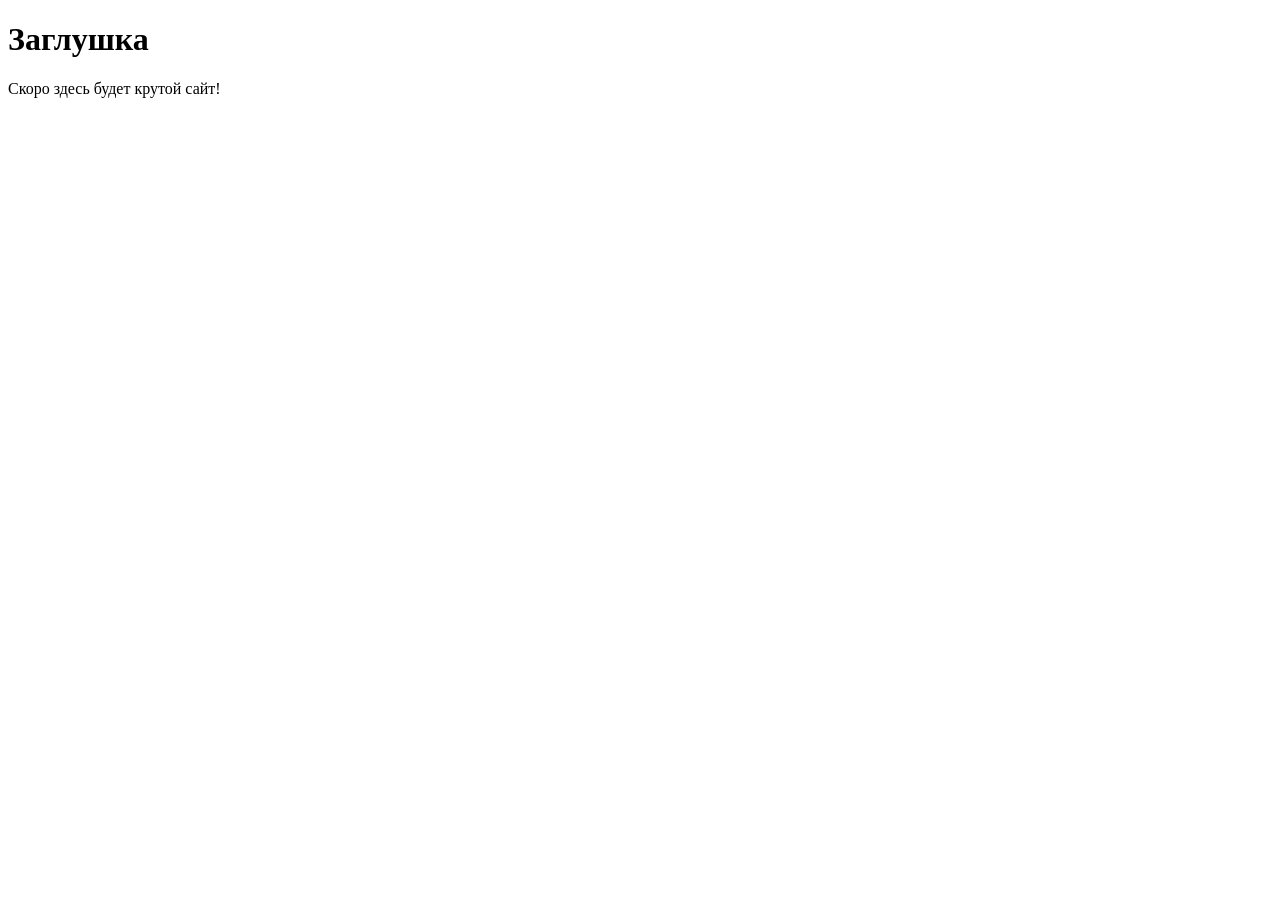
==== src/index.html @ 160a6292 "feat: add basic index.html with favicon and viewport meta tag" ====
<!DOCTYPE html>
<html lang="ru">
<head>
    <meta charset="UTF-8">
    <meta name="viewport" content="width=device-width, initial-scale=1.0">
    <title>Мой первый проект</title>
    <link rel="icon" href="../assets/favicon.ico" type="image/x-icon">
</head>
<body>
    <h1>Заглушка</h1>
    <p>Скоро здесь будет крутой сайт!</p>
</body>
</html>
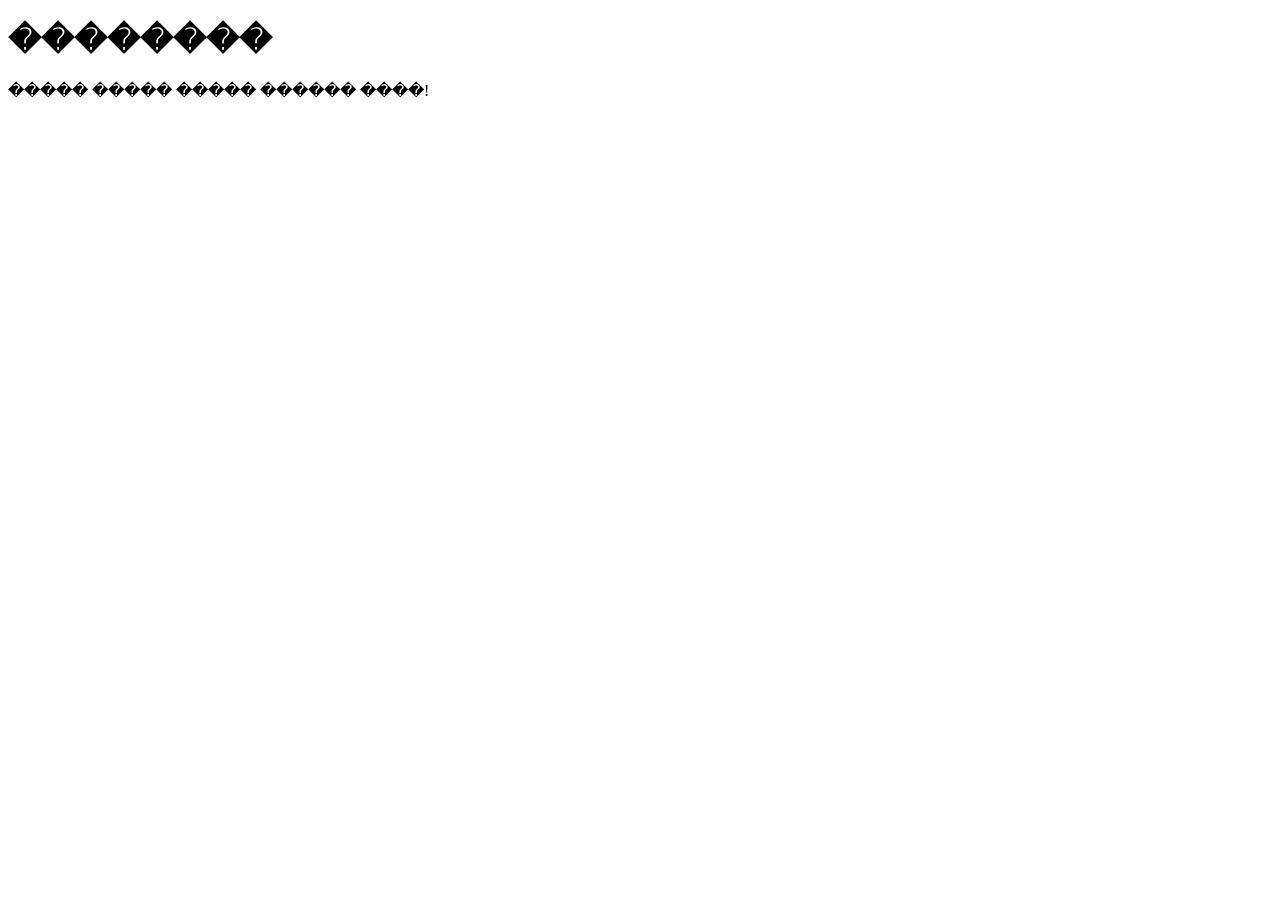
==== commit 201c4188: "new lico link" ====
--- a/src/index.html
+++ b/src/index.html
@@ -3,11 +3,11 @@
 <head>
     <meta charset="UTF-8">
     <meta name="viewport" content="width=device-width, initial-scale=1.0">
-    <title>Мой первый проект</title>
+    <title>��� ������ ������</title>
     <link rel="icon" href="../assets/favicon.ico" type="image/x-icon">
 </head>
 <body>
-    <h1>Заглушка</h1>
-    <p>Скоро здесь будет крутой сайт!</p>
+    <h1>��������</h1>
+    <p>����� ����� ����� ������ ����!</p>
 </body>
 </html>
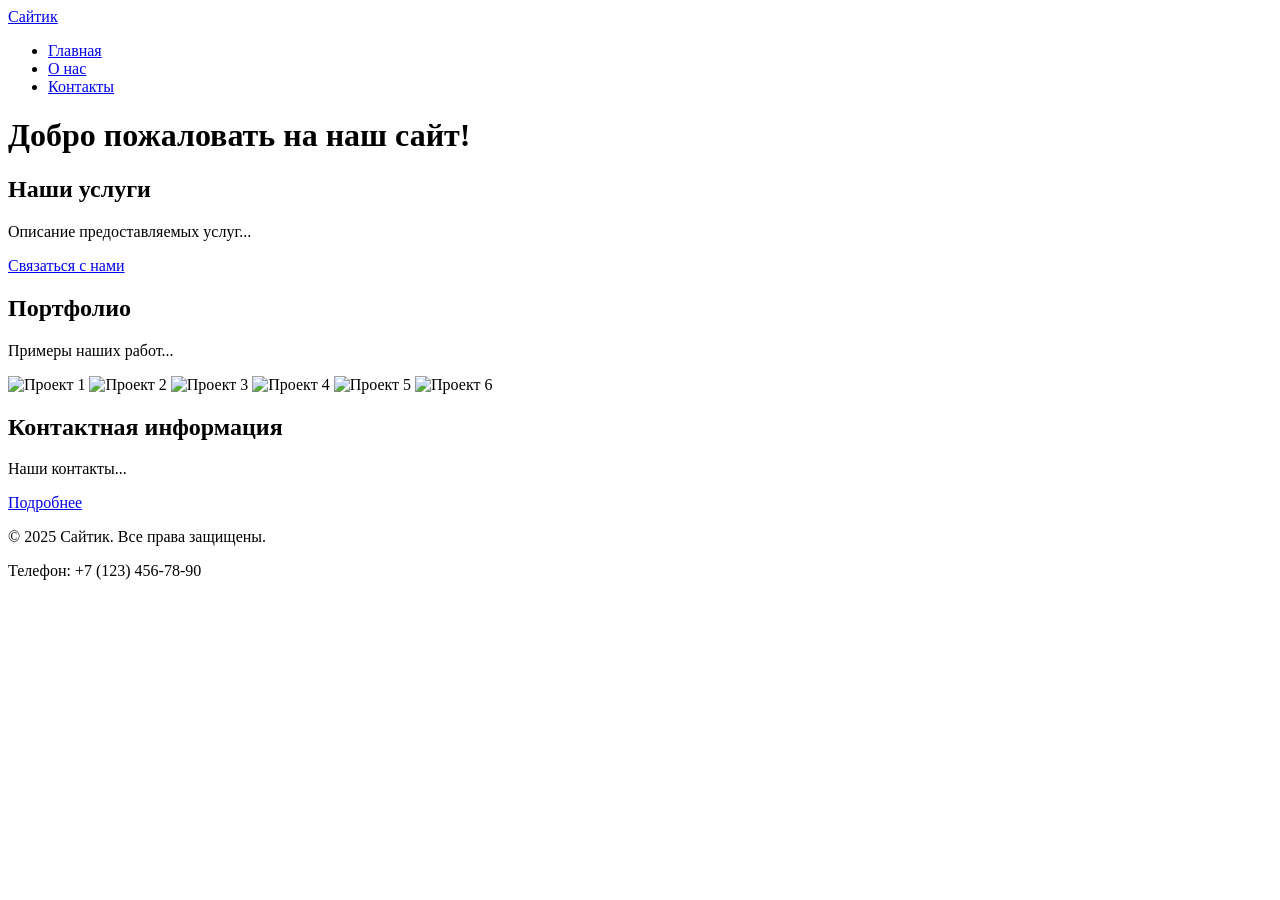
==== commit e4a11022: "Initial commit" ====
--- a/src/index.html
+++ b/src/index.html
@@ -3,11 +3,60 @@
 <head>
     <meta charset="UTF-8">
     <meta name="viewport" content="width=device-width, initial-scale=1.0">
-    <title>��� ������ ������</title>
-    <link rel="icon" href="../assets/favicon.ico" type="image/x-icon">
+    <title>Сайтик</title>
+    <meta name="description" content="Сайт для практик">
+    <link rel="icon" href="assets/favicon.ico" type="image/x-icon">
 </head>
 <body>
-    <h1>��������</h1>
-    <p>����� ����� ����� ������ ����!</p>
+    <!-- Шапка сайта -->
+    <header>
+        <a href="/">Сайтик</a> 
+        <!-- Главное меню навигации -->
+        <nav>
+            <ul>
+                <li><a href="index.html">Главная</a></li>
+                <li><a href="about.html">О нас</a></li>
+                <li><a href="contacts.html">Контакты</a></li>
+            </ul>
+        </nav>
+    </header>
+
+    <!-- Уникальное основное содержимое страницы -->
+    <main>
+        <h1>Добро пожаловать на наш сайт!</h1>
+
+        <!-- Секция 1 с якорем -->
+        <section id="services">
+            <h2>Наши услуги</h2>
+            <p>Описание предоставляемых услуг...</p>
+            <a href="#contacts">Связаться с нами</a> <!-- Якорная ссылка внутри страницы -->
+        </section>
+
+        <!-- Секция 2 с якорем -->
+        <section id="Portfolio">
+            <h2>Портфолио</h2>
+            <p>Примеры наших работ...</p>
+            <div class="portfolio-grid">
+            <img src="assets/portfolio/project1.jpg" alt="Проект 1" width="300" height="200">
+            <img src="assets/portfolio/project2.jpg" alt="Проект 2" width="300" height="200">
+            <img src="assets/portfolio/project3.jpg" alt="Проект 3" width="300" height="200">
+            <img src="assets/portfolio/project4.jpg" alt="Проект 4" width="300" height="200">
+            <img src="assets/portfolio/project5.jpg" alt="Проект 5" width="300" height="200">
+            <img src="assets/portfolio/project6.jpg" alt="Проект 6" width="300" height="200">
+        </section>
+
+        <!-- Секция 3 с якорем -->
+        <section id="contacts">
+            <h2>Контактная информация</h2>
+            <p>Наши контакты...</p>
+            <a href="contacts.html">Подробнее</a> <!-- Ссылка на отдельную страницу -->
+        </section>
+    </main>
+
+    <!-- Подвал сайта -->
+    <footer>
+        <p>&copy; 2025 Сайтик. Все права защищены.</p>
+        <p>Телефон: +7 (123) 456-78-90</p>
+    </footer>
 </body>
-</html>
+</html>
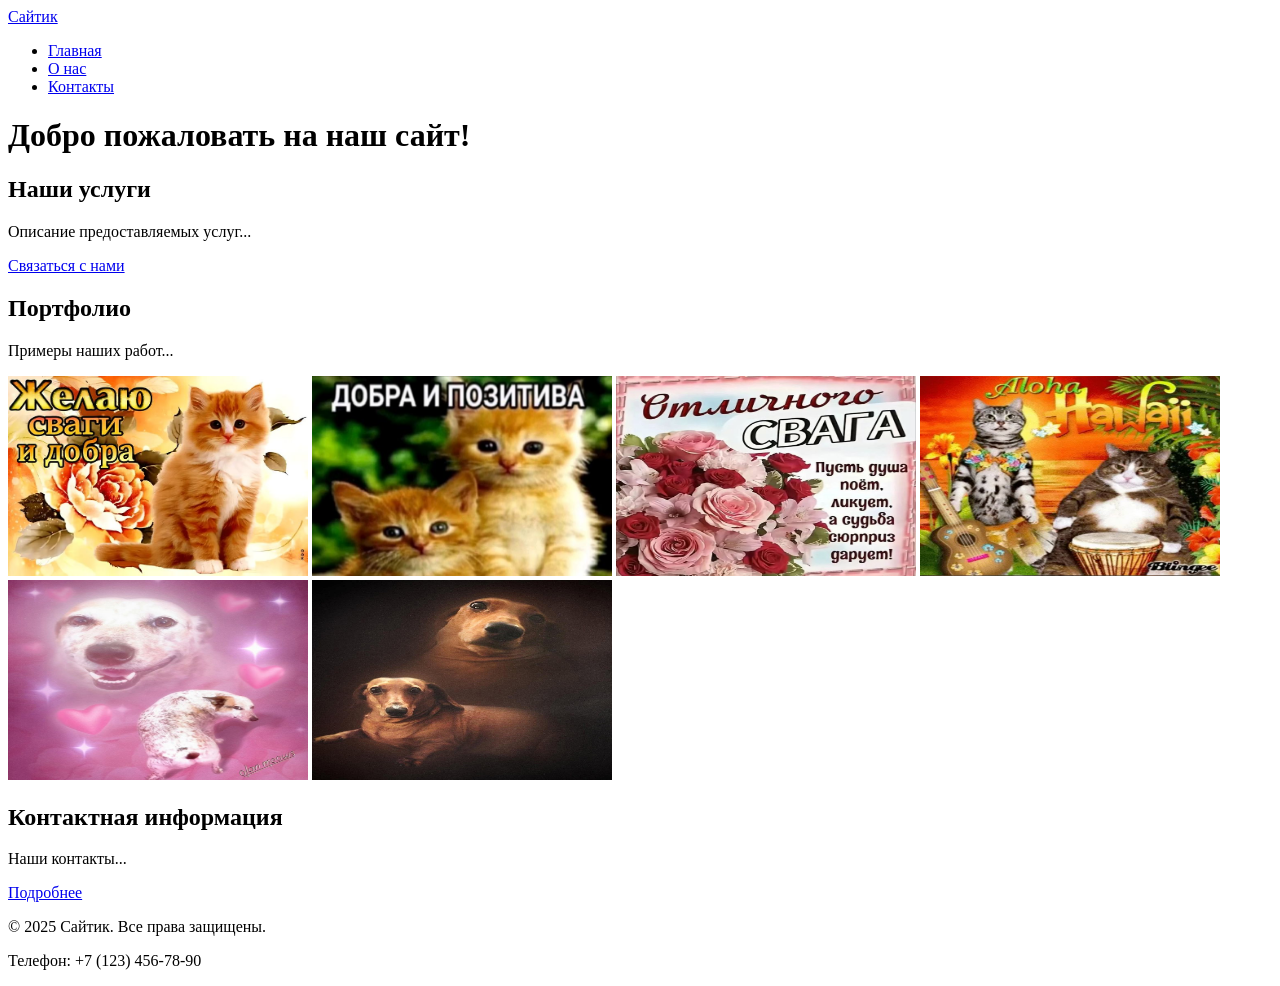
==== commit d390fba0: "finish upd" ====
--- a/src/index.html
+++ b/src/index.html
@@ -5,7 +5,7 @@
     <meta name="viewport" content="width=device-width, initial-scale=1.0">
     <title>Сайтик</title>
     <meta name="description" content="Сайт для практик">
-    <link rel="icon" href="assets/favicon.ico" type="image/x-icon">
+    <link rel="icon" href="../assets/favicon.ico" type="image/x-icon">
 </head>
 <body>
     <!-- Шапка сайта -->
@@ -37,12 +37,12 @@
             <h2>Портфолио</h2>
             <p>Примеры наших работ...</p>
             <div class="portfolio-grid">
-            <img src="assets/portfolio/project1.jpg" alt="Проект 1" width="300" height="200">
-            <img src="assets/portfolio/project2.jpg" alt="Проект 2" width="300" height="200">
-            <img src="assets/portfolio/project3.jpg" alt="Проект 3" width="300" height="200">
-            <img src="assets/portfolio/project4.jpg" alt="Проект 4" width="300" height="200">
-            <img src="assets/portfolio/project5.jpg" alt="Проект 5" width="300" height="200">
-            <img src="assets/portfolio/project6.jpg" alt="Проект 6" width="300" height="200">
+            <img src="../assets/portfolio/project1.jpg" alt="Проект 1" width="300" height="200">
+            <img src="../assets/portfolio/project2.jpg" alt="Проект 2" width="300" height="200">
+            <img src="../assets/portfolio/project3.jpg" alt="Проект 3" width="300" height="200">
+            <img src="../assets/portfolio/project4.jpg" alt="Проект 4" width="300" height="200">
+            <img src="../assets/portfolio/project5.jpg" alt="Проект 5" width="300" height="200">
+            <img src="../assets/portfolio/project6.jpg" alt="Проект 6" width="300" height="200">
         </section>
 
         <!-- Секция 3 с якорем -->
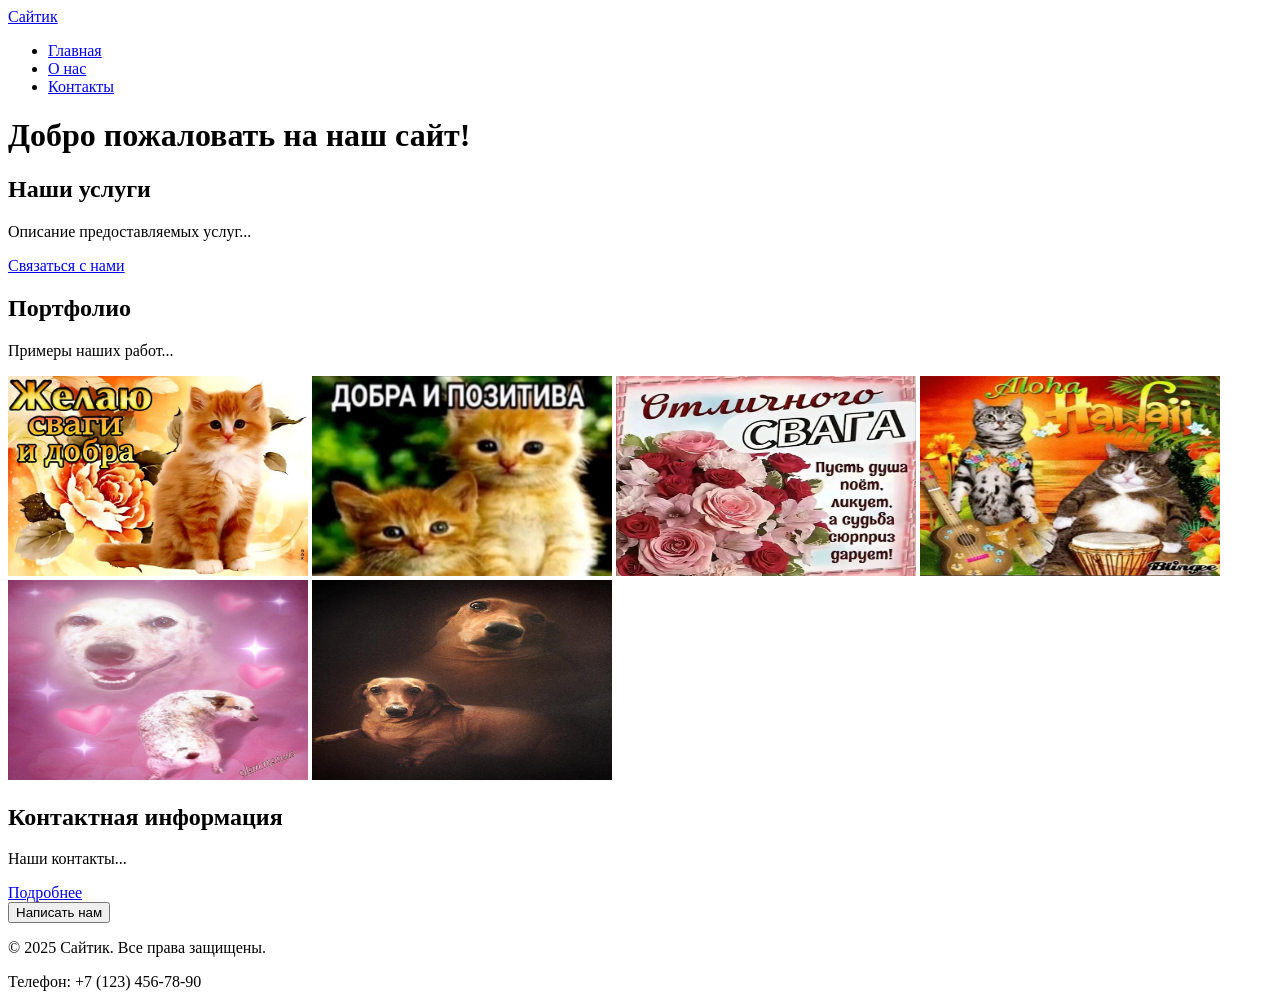
==== commit 2fd86d70: "Design and stucture changes" ====
--- a/src/index.html
+++ b/src/index.html
@@ -1,16 +1,20 @@
 <!DOCTYPE html>
 <html lang="ru">
+
 <head>
     <meta charset="UTF-8">
     <meta name="viewport" content="width=device-width, initial-scale=1.0">
     <title>Сайтик</title>
     <meta name="description" content="Сайт для практик">
     <link rel="icon" href="../assets/favicon.ico" type="image/x-icon">
+    <link rel="stylesheet" href="styles.css">
+    <script src="main.js" defer></script>
 </head>
+
 <body>
     <!-- Шапка сайта -->
     <header>
-        <a href="/">Сайтик</a> 
+        <a href="/">Сайтик</a>
         <!-- Главное меню навигации -->
         <nav>
             <ul>
@@ -37,12 +41,13 @@
             <h2>Портфолио</h2>
             <p>Примеры наших работ...</p>
             <div class="portfolio-grid">
-            <img src="../assets/portfolio/project1.jpg" alt="Проект 1" width="300" height="200">
-            <img src="../assets/portfolio/project2.jpg" alt="Проект 2" width="300" height="200">
-            <img src="../assets/portfolio/project3.jpg" alt="Проект 3" width="300" height="200">
-            <img src="../assets/portfolio/project4.jpg" alt="Проект 4" width="300" height="200">
-            <img src="../assets/portfolio/project5.jpg" alt="Проект 5" width="300" height="200">
-            <img src="../assets/portfolio/project6.jpg" alt="Проект 6" width="300" height="200">
+                <img src="../assets/portfolio/project1.jpg" alt="Проект 1" width="300" height="200">
+                <img src="../assets/portfolio/project2.jpg" alt="Проект 2" width="300" height="200">
+                <img src="../assets/portfolio/project3.jpg" alt="Проект 3" width="300" height="200">
+                <img src="../assets/portfolio/project4.jpg" alt="Проект 4" width="300" height="200">
+                <img src="../assets/portfolio/project5.jpg" alt="Проект 5" width="300" height="200">
+                <img src="../assets/portfolio/project6.jpg" alt="Проект 6" width="300" height="200">
+            </div>
         </section>
 
         <!-- Секция 3 с якорем -->
@@ -52,11 +57,41 @@
             <a href="contacts.html">Подробнее</a> <!-- Ссылка на отдельную страницу -->
         </section>
     </main>
-
+    <!-- Кнопка открытия модалки -->
+    <button id="openDialog" type="button">Написать нам</button>
+    <!-- Модалка с формой -->
+    <dialog id="contactDialog" aria-labelledby="dialogTitle">
+        <h2 id="dialogTitle">Обратная связь</h2>
+        <form id="contactForm" method="dialog" novalidate>
+            <label for="name">Имя</label>
+            <input id="name" name="name" type="text" required minlength="2" autocomplete="given-name">
+            <label for="email">E-mail</label>
+            <input id="email" name="email" type="email" required autocomplete="email">
+            <label for="phone">Телефон</label>
+            <input id="phone" name="phone" type="tel" inputmode="tel" autocomplete="tel" aria-describedby="phoneHelp"
+                placeholder="+7 (___) ___-__-__" required pattern="^\+7 \(\d{3}\) \d{3}-\d{2}-\d{2}$">
+            <small id="phoneHelp">Формат: +7 (900) 000-00-00</small>
+            <label for="date">Дата</label>
+            <input id="date" name="date" type="date">
+            <label for="topic">Тема</label>
+            <select id="topic" name="topic" required>
+                <option value="">Выберите тему</option>
+                <option>Вопрос</option>
+                <option>Заказ</option>
+            </select>
+            <label for="message">Сообщение</label>
+            <textarea id="message" name="message" rows="4" required></textarea>
+            <div class="form-actions">
+                <button type="button" id="closeDialog">Закрыть</button>
+                <button type="submit">Отправить</button>
+            </div>
+        </form>
+    </dialog>
     <!-- Подвал сайта -->
     <footer>
         <p>&copy; 2025 Сайтик. Все права защищены.</p>
         <p>Телефон: +7 (123) 456-78-90</p>
     </footer>
 </body>
+
 </html>
--- a/src/styles.css
+++ b/src/styles.css
@@ -0,0 +1,15 @@
+dialog {
+    padding: 1.25rem;
+    border: none;
+    border-radius: 12px;
+}
+
+dialog::backdrop {
+    background: rgba(0, 0, 0, .5);
+}
+
+.form-actions {
+    display: flex;
+    gap: .5rem;
+    margin-top: 1rem;
+}
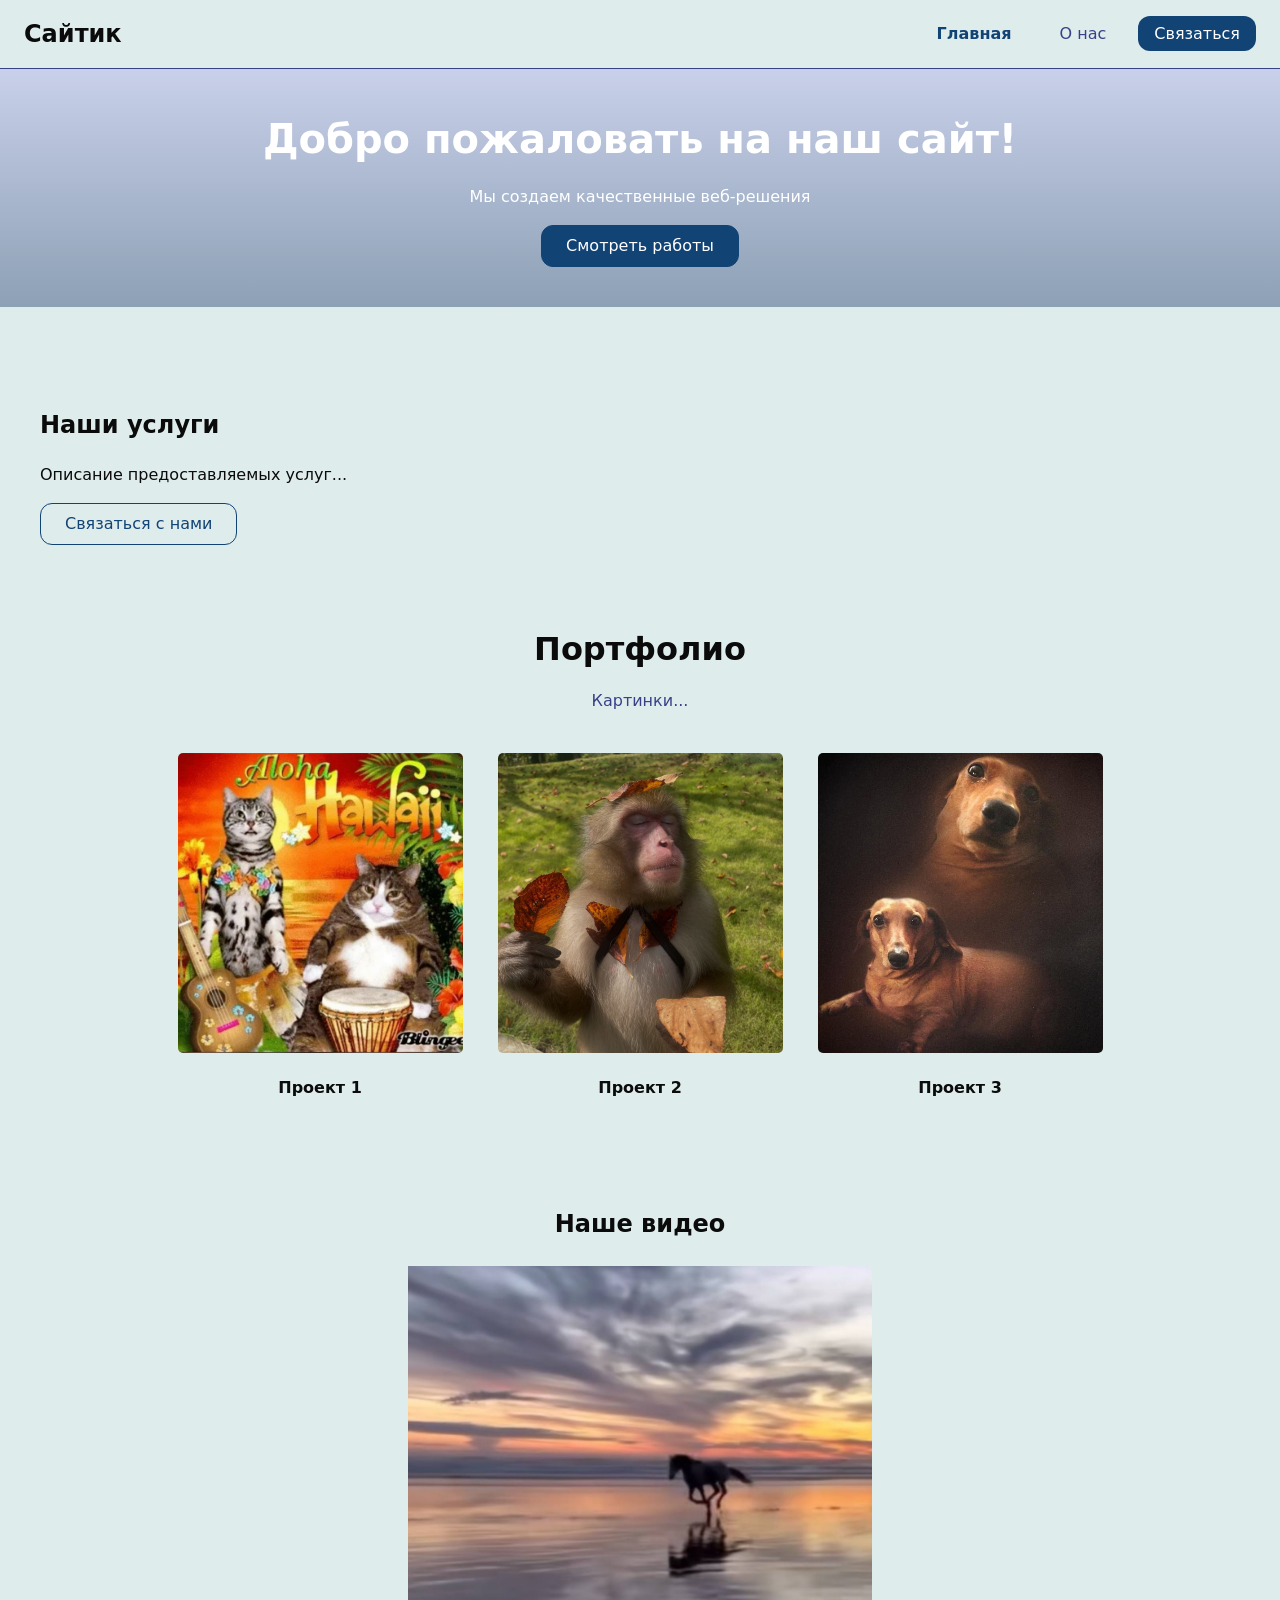
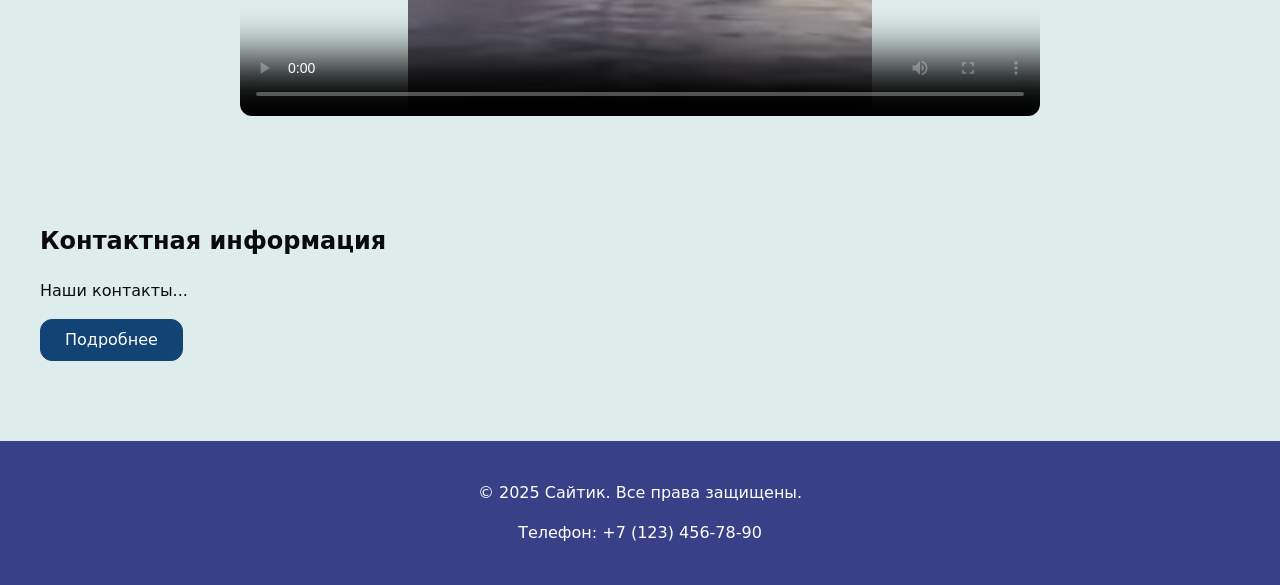
==== commit 31b8baba: "Design change" ====
--- a/src/index.html
+++ b/src/index.html
@@ -4,94 +4,105 @@
 <head>
     <meta charset="UTF-8">
     <meta name="viewport" content="width=device-width, initial-scale=1.0">
-    <title>Сайтик</title>
-    <meta name="description" content="Сайт для практик">
+    <title>Главная - Сайтик</title>
+    <meta name="description" content="Сайт для практик по фронтенд разработке">
     <link rel="icon" href="../assets/favicon.ico" type="image/x-icon">
     <link rel="stylesheet" href="styles.css">
-    <script src="main.js" defer></script>
 </head>
 
 <body>
-    <!-- Шапка сайта -->
-    <header>
-        <a href="/">Сайтик</a>
-        <!-- Главное меню навигации -->
-        <nav>
-            <ul>
-                <li><a href="index.html">Главная</a></li>
-                <li><a href="about.html">О нас</a></li>
-                <li><a href="contacts.html">Контакты</a></li>
+    <header class="site-header">
+        <a class="site-header__brand" href="index.html">Сайтик</a>
+        <nav class="site-nav" aria-label="Основная навигация">
+            <ul class="site-nav__list">
+                <li class="site-nav__item">
+                    <a class="site-nav__link site-nav__link--active" href="index.html">Главная</a>
+                </li>
+                <li class="site-nav__item">
+                    <a class="site-nav__link" href="about.html">О нас</a>
+                </li>
+                <li class="site-nav__item">
+                    <a class="site-nav__link site-nav__link--cta" href="contacts.html">Связаться</a>
+                </li>
             </ul>
         </nav>
     </header>
 
-    <!-- Уникальное основное содержимое страницы -->
     <main>
-        <h1>Добро пожаловать на наш сайт!</h1>
-
-        <!-- Секция 1 с якорем -->
-        <section id="services">
-            <h2>Наши услуги</h2>
-            <p>Описание предоставляемых услуг...</p>
-            <a href="#contacts">Связаться с нами</a> <!-- Якорная ссылка внутри страницы -->
-        </section>
-
-        <!-- Секция 2 с якорем -->
-        <section id="Portfolio">
-            <h2>Портфолио</h2>
-            <p>Примеры наших работ...</p>
-            <div class="portfolio-grid">
-                <img src="../assets/portfolio/project1.jpg" alt="Проект 1" width="300" height="200">
-                <img src="../assets/portfolio/project2.jpg" alt="Проект 2" width="300" height="200">
-                <img src="../assets/portfolio/project3.jpg" alt="Проект 3" width="300" height="200">
-                <img src="../assets/portfolio/project4.jpg" alt="Проект 4" width="300" height="200">
-                <img src="../assets/portfolio/project5.jpg" alt="Проект 5" width="300" height="200">
-                <img src="../assets/portfolio/project6.jpg" alt="Проект 6" width="300" height="200">
+        <!-- Герой-секция с фоновым изображением -->
+        <section class="hero" style="--bg-image: url('../assets/portfolio/project1-900.jpg')">
+            <div class="container">
+                <h1>Добро пожаловать на наш сайт!</h1>
+                <p>Мы создаем качественные веб-решения</p>
+                <a href="#portfolio" class="button button--primary">Смотреть работы</a>
             </div>
         </section>
 
-        <!-- Секция 3 с якорем -->
-        <section id="contacts">
-            <h2>Контактная информация</h2>
-            <p>Наши контакты...</p>
-            <a href="contacts.html">Подробнее</a> <!-- Ссылка на отдельную страницу -->
+        <!-- Секция услуг -->
+        <section id="services" class="section">
+            <div class="container">
+                <h2>Наши услуги</h2>
+                <p>Описание предоставляемых услуг...</p>
+                <a href="#contacts" class="button">Связаться с нами</a>
+            </div>
+        </section>
+
+        <!-- Секция портфолио -->
+        <section id="portfolio" class="portfolio section">
+            <div class="container">
+                <h2 class="portfolio__title">Портфолио</h2>
+                <p class="portfolio__description">Картинки...</p>
+
+                <div class="portfolio__grid">
+                    <div class="portfolio__item">
+                        <img class="portfolio__img" src="../assets/portfolio/project1.jpg" alt="Проект 1">
+                        <p class="portfolio__caption">Проект 1</p>
+                    </div>
+
+                    <div class="portfolio__item">
+                        <img class="portfolio__img" src="../assets/portfolio/project2.jpg" alt="Проект 2">
+                        <p class="portfolio__caption">Проект 2</p>
+                    </div>
+
+                    <div class="portfolio__item">
+                        <img class="portfolio__img" src="../assets/portfolio/project3.jpg" alt="Проект 3">
+                        <p class="portfolio__caption">Проект 3</p>
+                    </div>
+                </div>
+            </div>
+        </section>
+
+        <!-- Секция с видео -->
+        <section class="video-section section">
+            <div class="container">
+                <h2 class="video-section__title">Наше видео</h2>
+                <div class="media">
+                    <video controls width="800" height="450" poster="../assets/videos/poster.jpg" class="media__video">
+                        <source src="../assets/videos/video1.mp4" type="video/mp4">
+                        Ваш браузер не поддерживает видео.
+                    </video>
+                </div>
+            </div>
+        </section>
+
+        <!-- Секция контактов -->
+        <section id="contacts" class="section">
+            <div class="container">
+                <h2>Контактная информация</h2>
+                <p>Наши контакты...</p>
+                <a href="contacts.html" class="button button--primary">Подробнее</a>
+            </div>
         </section>
     </main>
-    <!-- Кнопка открытия модалки -->
-    <button id="openDialog" type="button">Написать нам</button>
-    <!-- Модалка с формой -->
-    <dialog id="contactDialog" aria-labelledby="dialogTitle">
-        <h2 id="dialogTitle">Обратная связь</h2>
-        <form id="contactForm" method="dialog" novalidate>
-            <label for="name">Имя</label>
-            <input id="name" name="name" type="text" required minlength="2" autocomplete="given-name">
-            <label for="email">E-mail</label>
-            <input id="email" name="email" type="email" required autocomplete="email">
-            <label for="phone">Телефон</label>
-            <input id="phone" name="phone" type="tel" inputmode="tel" autocomplete="tel" aria-describedby="phoneHelp"
-                placeholder="+7 (___) ___-__-__" required pattern="^\+7 \(\d{3}\) \d{3}-\d{2}-\d{2}$">
-            <small id="phoneHelp">Формат: +7 (900) 000-00-00</small>
-            <label for="date">Дата</label>
-            <input id="date" name="date" type="date">
-            <label for="topic">Тема</label>
-            <select id="topic" name="topic" required>
-                <option value="">Выберите тему</option>
-                <option>Вопрос</option>
-                <option>Заказ</option>
-            </select>
-            <label for="message">Сообщение</label>
-            <textarea id="message" name="message" rows="4" required></textarea>
-            <div class="form-actions">
-                <button type="button" id="closeDialog">Закрыть</button>
-                <button type="submit">Отправить</button>
-            </div>
-        </form>
-    </dialog>
-    <!-- Подвал сайта -->
-    <footer>
-        <p>&copy; 2025 Сайтик. Все права защищены.</p>
-        <p>Телефон: +7 (123) 456-78-90</p>
+
+    <footer class="site-footer">
+        <div class="container">
+            <p>&copy; 2025 Сайтик. Все права защищены.</p>
+            <p>Телефон: +7 (123) 456-78-90</p>
+        </div>
     </footer>
+
+    <script src="main.js" defer></script>
 </body>
 
 </html>
--- a/src/styles.css
+++ b/src/styles.css
@@ -1,15 +1,310 @@
-dialog {
-    padding: 1.25rem;
-    border: none;
-    border-radius: 12px;
-}
-
-dialog::backdrop {
-    background: rgba(0, 0, 0, .5);
-}
-
+:root {
+  /* Палитра */
+  --color-bg: #b9d6d672;
+  --color-fg: #0b0b0b;
+  --color-muted: #384188;
+  --color-primary: #114375;
+  --color-danger: #b00020;
+
+  /* Цвета для градиента */
+    --gradient-color-1: #667eea;
+    --gradient-color-2: #cd87e063;
+    --main-gradient: linear-gradient(135deg, var(--gradient-color-1) 0%, var(--gradient-color-2) 100%);
+
+  /* Типографика и размеры */
+  --font-body: system-ui, -apple-system, "Segoe UI", Roboto, Arial, sans-serif;
+  --space-1: 4px;
+  --space-2: 8px;
+  --space-3: 16px;
+  --space-4: 24px;
+  --space-5: 40px;
+
+  /* Скругления и тени */
+  --radius: 12px;
+  --shadow: 0 1px 2px rgba(0,0,0,.08), 0 8px 24px rgba(0,0,0,.08);
+}
+
+* { box-sizing: border-box; }
+html, body { margin: 0; padding: 0; }
+body { 
+  background: var(--color-bg); 
+  color: var(--color-fg); 
+  font-family: var(--font-body); 
+  line-height: 1.5; 
+}
+
+/* Плавная прокрутка */
+html { scroll-behavior: smooth; }
+
+/* Подсветка якоря */
+:target { 
+  outline: 2px dashed var(--color-primary); 
+  outline-offset: 4px; 
+}
+
+/* Контейнер */
+.container {
+  width: min(100% - 2 * var(--space-4), 1200px);
+  margin-inline: auto;
+}
+
+/* Секции */
+.section {
+  padding: var(--space-5) 0;
+}
+
+/* Шапка */
+.site-header {
+  display: flex;
+  justify-content: space-between;
+  align-items: center;
+  padding: var(--space-3) var(--space-4);
+  border-bottom: 1px solid var(--color-muted);
+}
+
+.site-header__brand {
+  font-size: 1.5rem;
+  font-weight: bold;
+  text-decoration: none;
+  color: var(--color-fg);
+}
+
+/* Навигация */
+.site-nav__list {
+  display: flex;
+  gap: var(--space-3);
+  list-style: none;
+  margin: 0;
+  padding: 0;
+}
+
+.site-nav__link {
+  text-decoration: none;
+  color: var(--color-muted);
+  padding: var(--space-2) var(--space-3);
+  border-radius: var(--radius);
+  transition: all 0.2s;
+}
+
+.site-nav__link:hover,
+.site-nav__link:focus {
+  color: var(--color-fg);
+  background: rgba(0,0,0,0.05);
+}
+
+.site-nav__link--active {
+  color: var(--color-primary);
+  font-weight: bold;
+}
+
+.site-nav__link--cta {
+  background: var(--color-primary);
+  color: white;
+}
+
+.site-nav__link--cta:hover {
+  background: #0070e0;
+}
+
+/* Хлебные крошки */
+.breadcrumbs {
+  margin-bottom: var(--space-4);
+  font-size: 0.9rem;
+}
+
+.breadcrumbs a {
+  color: var(--color-primary);
+  text-decoration: none;
+}
+
+.breadcrumbs a:hover {
+  text-decoration: underline;
+}
+
+/* Герой-секция */
+.hero {
+  background: 
+    linear-gradient(to top, rgba(85, 109, 143, 0.597), rgba(113, 98, 227, 0.2)),
+    var(--bg-image, none) center/cover no-repeat;
+  color: white;
+  padding: var(--space-5) var(--space-4);
+  text-align: center;
+  margin-bottom: var(--space-5);
+}
+
+.hero h1 {
+  margin: 0 0 var(--space-3);
+  font-size: 2.5rem;
+}
+
+/* Кнопки */
+.button {
+  display: inline-block;
+  padding: var(--space-2) var(--space-4);
+  border: 1px solid var(--color-primary);
+  border-radius: var(--radius);
+  background: transparent;
+  color: var(--color-primary);
+  text-decoration: none;
+  cursor: pointer;
+  transition: all 0.2s;
+}
+
+.button--primary {
+  background: var(--color-primary);
+  color: white;
+}
+
+.button:hover {
+  transform: translateY(-1px);
+  box-shadow: var(--shadow);
+}
+
+/* Портфолио */
+.portfolio__title {
+  text-align: center;
+  margin: 0 0 var(--space-3);
+  font-size: 2rem;
+}
+
+.portfolio__description {
+  text-align: center;
+  margin: 0 0 var(--space-4);
+  color: var(--color-muted);
+}
+
+.portfolio__grid {
+    display: flex; /* Располагаем элементы в ряд */
+    gap: 20px; /* Расстояние между карточками */
+    justify-content: center; /* Выравнивание по центру */
+    flex-wrap: nowrap; /* Запрещаем перенос на новую строку */
+    overflow-x: auto; /* Добавляем горизонтальный скролл если не помещается */
+    padding: 10px 0;
+}
+
+.portfolio__item {
+    flex: 0 0 auto; /* Не позволяем элементам растягиваться/сжиматься */
+    width: 300px; /* Фиксированная ширина карточки */
+    text-align: center;
+}
+
+.portfolio__img {
+    width: 100%; /* Картинка занимает всю ширину карточки */
+    height: 300px;
+    object-fit: cover; /* Обрезаем картинку чтобы заполнить область */
+    border-radius: 8px;
+}
+
+.portfolio__caption {
+    margin-top: 10px;
+    font-weight: bold;
+}
+
+.portfolio__item:hover {
+  transform: translateY(-4px);
+  box-shadow: 0 12px 32px rgba(0,0,0,0.15);
+}
+
+/* Видео */
+.video-section__title {
+  text-align: center;
+  margin: 0 0 var(--space-4);
+}
+
+.media {
+  aspect-ratio: 16/9;
+  width: min(100%, 800px);
+  margin: 0 auto;
+}
+
+.media__video {
+  width: 100%;
+  height: 100%;
+  border-radius: var(--radius);
+  border: none;
+}
+
+/* Форма */
+.form {
+  display: flex;
+  flex-direction: column;
+  gap: var(--space-3);
+}
+
+.form__label {
+  display: block;
+  margin-bottom: var(--space-1);
+  font-weight: 500;
+}
+
+.form__input,
+.form__select,
+.form__textarea {
+  width: 100%;
+  padding: var(--space-2) var(--space-3);
+  border: 1px solid var(--color-muted);
+  border-radius: var(--radius);
+  font: inherit;
+}
+
+.form__input:focus,
+.form__select:focus,
+.form__textarea:focus {
+  border-color: var(--color-primary);
+}
+
+.form__help {
+  color: var(--color-muted);
+  font-size: 0.9rem;
+}
+
+/* Модалка */
+.dialog {
+  padding: var(--space-4);
+  border: none;
+  border-radius: var(--radius);
+  width: min(90vw, 500px);
+}
+
+.dialog::backdrop {
+  background: rgba(0,0,0,0.5);
+}
+
+/* Кнопки формы */
 .form-actions {
-    display: flex;
-    gap: .5rem;
-    margin-top: 1rem;
+  display: flex;
+  gap: var(--space-2);
+  margin-top: var(--space-4);
+  justify-content: flex-end;
+}
+
+/* Футер */
+.site-footer {
+  background: var(--color-muted);
+  color: white;
+  padding: var(--space-4) 0;
+  text-align: center;
+  margin-top: var(--space-5);
+}
+
+/* Фокус для доступности */
+:where(a, button, input, select, textarea):focus-visible {
+  outline: 2px solid var(--color-primary);
+  outline-offset: 2px;
+}
+
+/* Состояния */
+:disabled, [aria-disabled="true"] {
+  opacity: .6;
+  cursor: not-allowed;
+}
+
+[aria-invalid="true"] {
+  border-color: var(--color-danger);
+}
+
+.portfolio__img {
+  margin: 2%;
+  max-width: 95%;
+  border-radius: 5px;
 }
